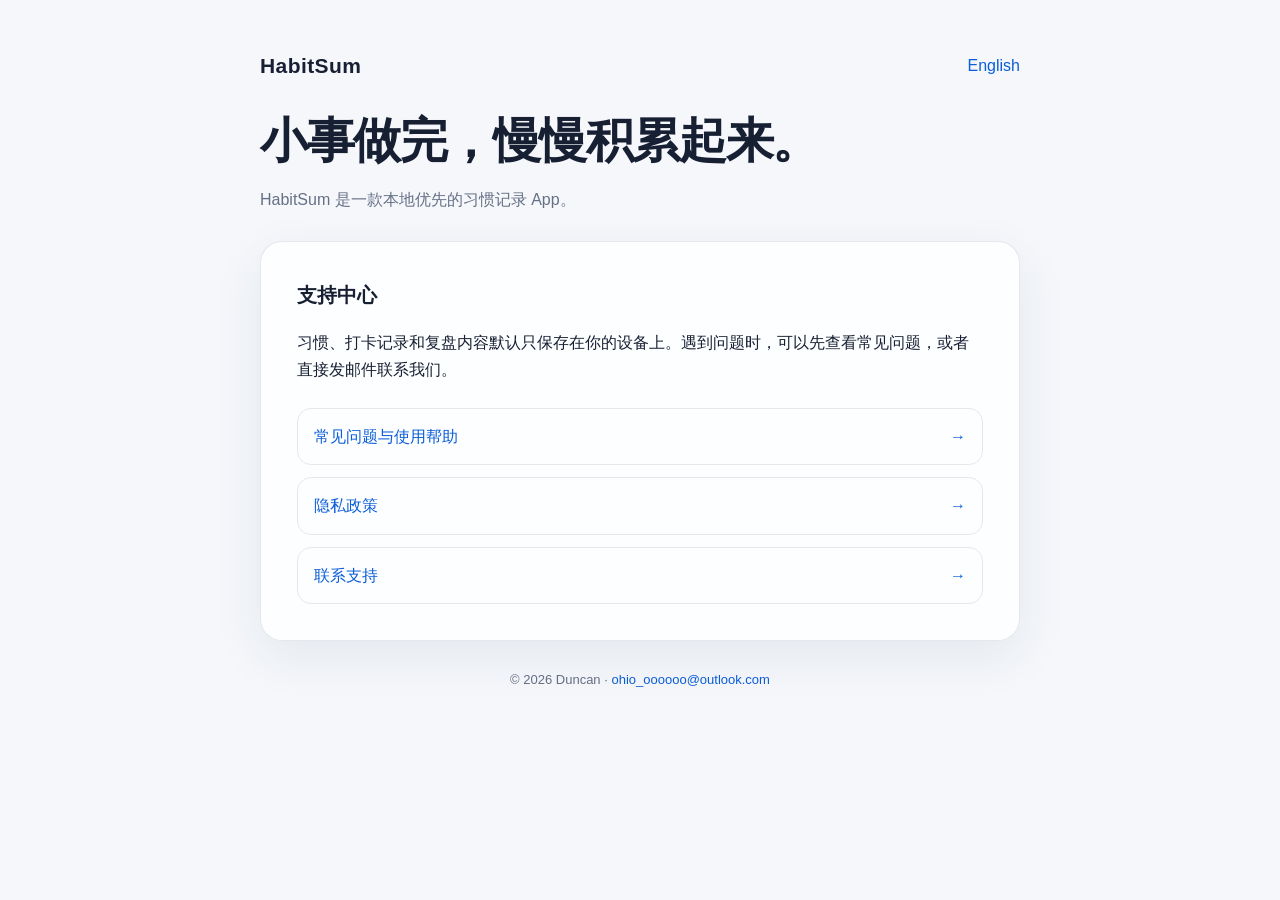
==== index.html @ 5a0f4ebb "Add files via upload" ====
<!doctype html><html lang="zh-Hans"><head><meta charset="utf-8"><meta name="viewport" content="width=device-width,initial-scale=1"><title>HabitSum · 支持中心</title><link rel="stylesheet" href="styles.css"></head>
<body><main><nav><div class="brand">HabitSum</div><a class="language" href="en/">English</a></nav><section class="hero"><h1>小事做完，慢慢积累起来。</h1><p class="subtitle">HabitSum 是一款本地优先的习惯记录 App。</p></section><section class="card"><h2>支持中心</h2><p>习惯、打卡记录和复盘内容默认只保存在你的设备上。遇到问题时，可以先查看常见问题，或者直接发邮件联系我们。</p><div class="links"><a href="support/">常见问题与使用帮助 <span>→</span></a><a href="privacy/">隐私政策 <span>→</span></a><a href="mailto:ohio_oooooo@outlook.com">联系支持 <span>→</span></a></div></section><footer>© 2026 Duncan · <a href="mailto:ohio_oooooo@outlook.com">ohio_oooooo@outlook.com</a></footer></main></body></html>
---- styles.css ----
:root {
  color-scheme: light dark;
  --bg: #f5f7fb;
  --card: rgba(255, 255, 255, 0.82);
  --text: #172033;
  --muted: #667085;
  --line: rgba(23, 32, 51, 0.1);
  /* 浅色下用更深的蓝：#1475ff 对 #f5f7fb 只有 3.9:1，正文字号达不到 WCAG AA */
  --blue: #0b5ed9;
}
@media (prefers-color-scheme: dark) {
  :root { --bg:#0c1018; --card:rgba(25,31,43,.86); --text:#f5f7fb; --muted:#a9b1c2; --line:rgba(255,255,255,.1); --blue:#4d9bff; }
}
* { box-sizing: border-box; }
body { margin:0; font-family:-apple-system,BlinkMacSystemFont,"SF Pro Text","PingFang SC",sans-serif; background:var(--bg); color:var(--text); line-height:1.72; }
main { width:min(760px, calc(100% - 32px)); margin:48px auto 72px; }
nav { display:flex; justify-content:space-between; align-items:center; margin-bottom:28px; }
.brand { font-size:21px; font-weight:750; letter-spacing:.02em; }
.language, a { color:var(--blue); text-decoration:none; }
.hero { margin:28px 0; }
h1 { margin:0 0 8px; font-size:clamp(32px,8vw,48px); line-height:1.2; letter-spacing:-.03em; }
.subtitle, .updated { color:var(--muted); }
.card { background:var(--card); border:1px solid var(--line); border-radius:22px; padding:clamp(22px,5vw,36px); box-shadow:0 16px 50px rgba(29,46,79,.08); backdrop-filter:blur(18px); }
h2 { margin:32px 0 8px; font-size:20px; }
h2:first-child { margin-top:0; }
ul { padding-left:1.25em; }
.links { display:grid; gap:12px; margin-top:24px; }
.links a { display:flex; justify-content:space-between; padding:14px 16px; border:1px solid var(--line); border-radius:14px; }
footer { color:var(--muted); font-size:13px; text-align:center; margin-top:28px; }
code { font-family:ui-monospace,SFMono-Regular,Menlo,monospace; font-size:.92em; }
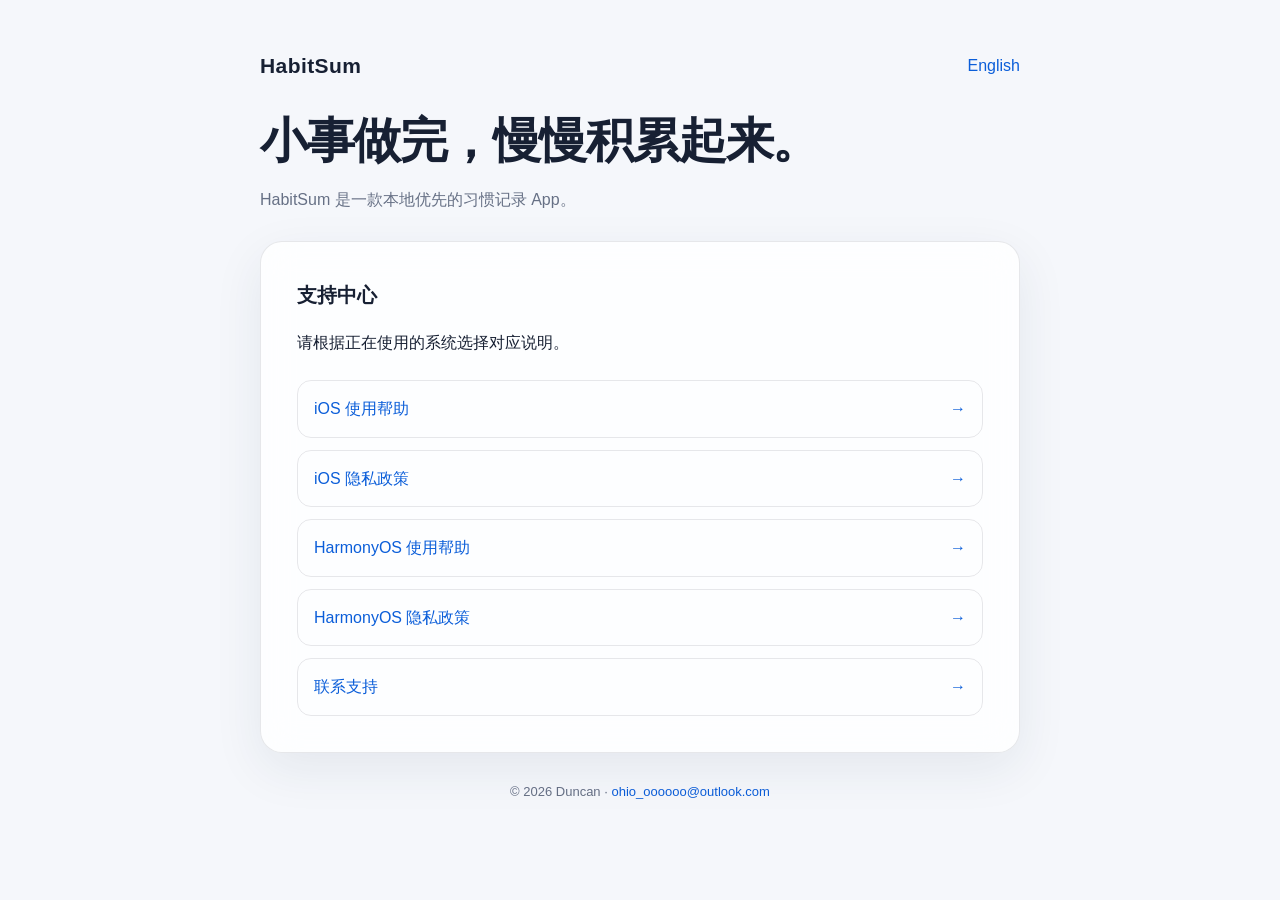
==== commit 11092d3a: "Add HarmonyOS support and privacy draft pages" ====
--- a/index.html
+++ b/index.html
@@ -1,2 +1,2 @@
 <!doctype html><html lang="zh-Hans"><head><meta charset="utf-8"><meta name="viewport" content="width=device-width,initial-scale=1"><title>HabitSum · 支持中心</title><link rel="stylesheet" href="styles.css"></head>
-<body><main><nav><div class="brand">HabitSum</div><a class="language" href="en/">English</a></nav><section class="hero"><h1>小事做完，慢慢积累起来。</h1><p class="subtitle">HabitSum 是一款本地优先的习惯记录 App。</p></section><section class="card"><h2>支持中心</h2><p>习惯、打卡记录和复盘内容默认只保存在你的设备上。遇到问题时，可以先查看常见问题，或者直接发邮件联系我们。</p><div class="links"><a href="support/">常见问题与使用帮助 <span>→</span></a><a href="privacy/">隐私政策 <span>→</span></a><a href="mailto:ohio_oooooo@outlook.com">联系支持 <span>→</span></a></div></section><footer>© 2026 Duncan · <a href="mailto:ohio_oooooo@outlook.com">ohio_oooooo@outlook.com</a></footer></main></body></html>
+<body><main><nav><div class="brand">HabitSum</div><a class="language" href="en/">English</a></nav><section class="hero"><h1>小事做完，慢慢积累起来。</h1><p class="subtitle">HabitSum 是一款本地优先的习惯记录 App。</p></section><section class="card"><h2>支持中心</h2><p>请根据正在使用的系统选择对应说明。</p><div class="links"><a href="support/">iOS 使用帮助 <span>→</span></a><a href="privacy/">iOS 隐私政策 <span>→</span></a><a href="harmonyos/support/">HarmonyOS 使用帮助 <span>→</span></a><a href="harmonyos/privacy/">HarmonyOS 隐私政策 <span>→</span></a><a href="mailto:ohio_oooooo@outlook.com">联系支持 <span>→</span></a></div></section><footer>© 2026 Duncan · <a href="mailto:ohio_oooooo@outlook.com">ohio_oooooo@outlook.com</a></footer></main></body></html>
